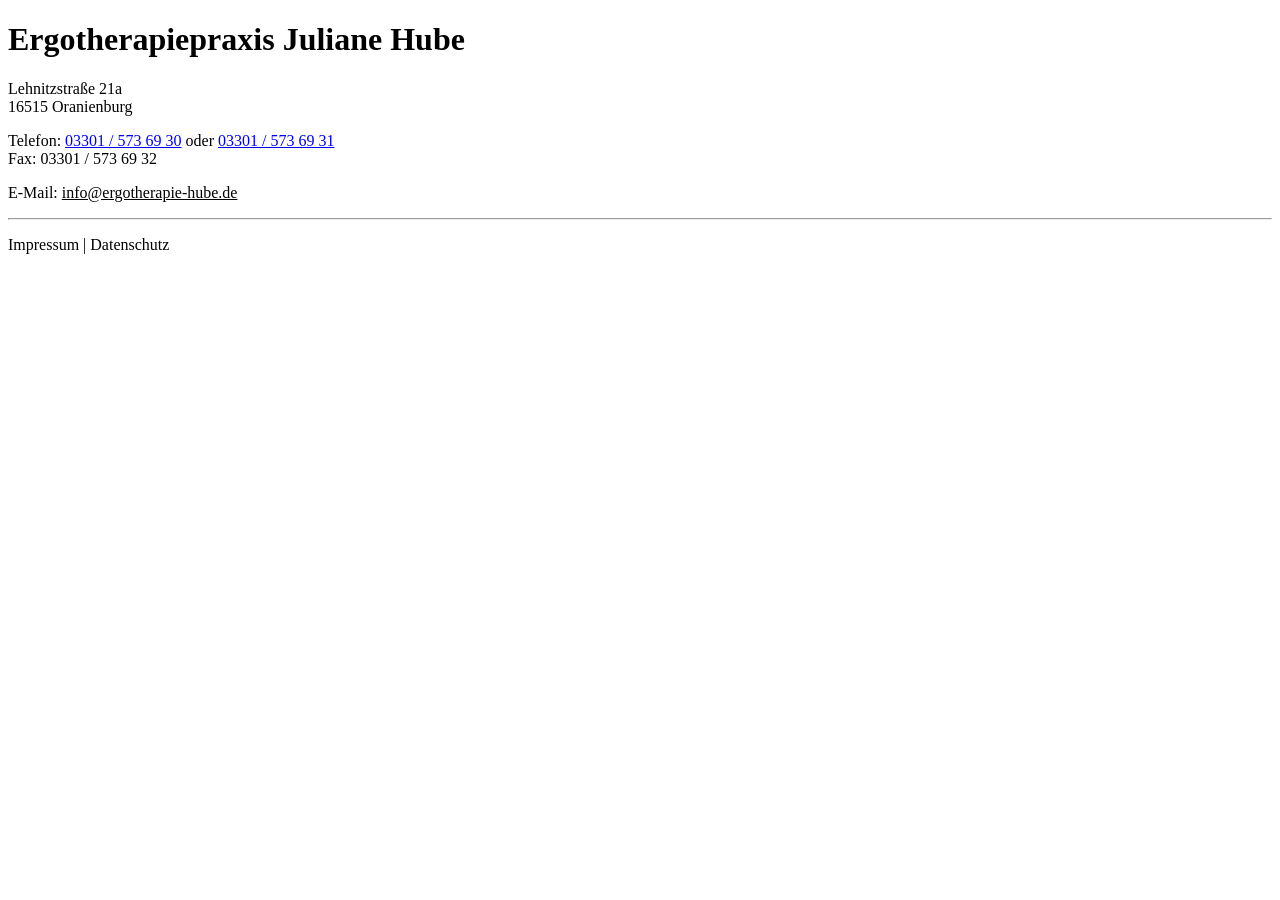
==== index.html @ 08f63b66 "Update index.html" ====
<!DOCTYPE html>
<html lang="de">
<head>
    <meta charset="UTF-8">
    <meta name="viewport" content="width=device-width, initial-scale=1.0">
    <title>Ergotherapiepraxis Juliane Hube | Oranienburg</title>
    
    <script src="js/crypto-js.min.js"></script>
    <style>
      .contact-mail {
        cursor: pointer;
        text-decoration: underline;
      }
    </style>    
</head>
<body>
    <h1>Ergotherapiepraxis Juliane Hube</h1>

    <p>
        Lehnitzstraße 21a<br>
        16515 Oranienburg
    </p>

    <p>
        Telefon: <a href="tel:+4933015736930">03301 / 573 69 30</a> oder <a href="tel:+4933015736931">03301 / 573 69 31</a><br>
        Fax: 03301 / 573 69 32
    </p>

    <p>
        E-Mail: <span id="mail" class="contact-mail" aria-label="E-Mail-Adresse anzeigen"></span>
    </p>

<script>
  const key = "G+X:Aw.~zrZDd&OI=E3LS/=7=p$B7&UZ";
  const ciphertext = "U2FsdGVkX18bgElAL3A+AK53zaJ1tNn4M6xbbxb3l2u0PsTivQ6pSzMDkLSbYg17";

  function revealEmail() {
    try {
      const bytes = CryptoJS.AES.decrypt(ciphertext, key);
      const email = bytes.toString(CryptoJS.enc.Utf8);

      if (!email) {
        console.error("Entschlüsselung fehlgeschlagen");
        return;
      }

      const span = document.getElementById("mail");
      span.textContent = email;
      span.setAttribute("aria-label", "E-Mail-Adresse: " + email);

      // Klickbar machen
      span.onclick = function () {
        window.location.href = "mailto:" + email;
      };
    } catch (e) {
      console.error("Fehler bei AES-Entschlüsselung:", e);
    }
  }

  // Variante A: direkt beim Laden anzeigen
  revealEmail();

  // Variante B: nur nach Klick anzeigen (falls du es härter machen willst)
  // document.getElementById("mail").textContent = "E‑Mail anzeigen";
  // document.getElementById("mail").onclick = revealEmail;
</script>
    
    <hr>

    <p>
        Impressum | Datenschutz
    </p>
</body>
</html>
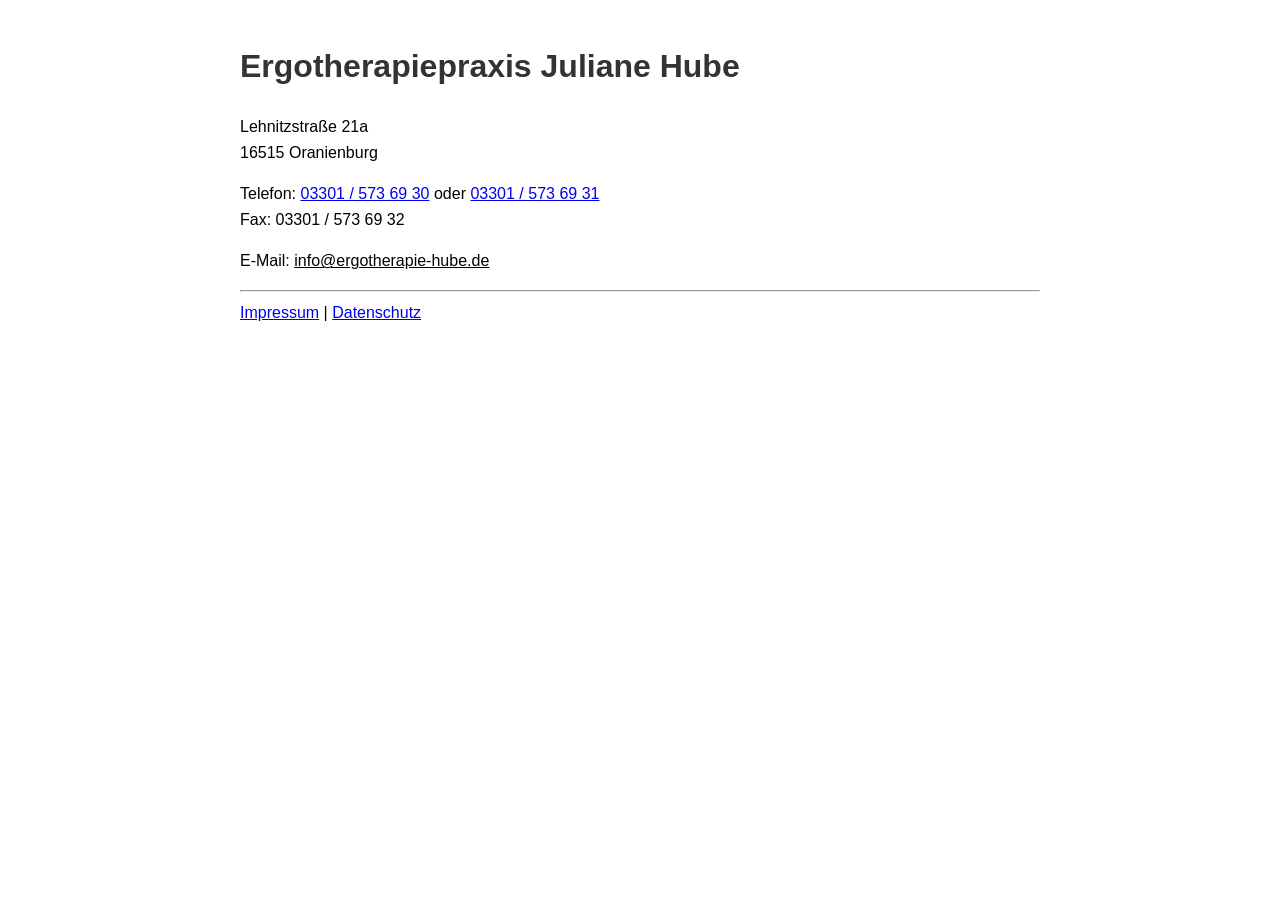
==== commit f66b92e0: "Update index.html" ====
--- a/index.html
+++ b/index.html
@@ -4,7 +4,7 @@
     <meta charset="UTF-8">
     <meta name="viewport" content="width=device-width, initial-scale=1.0">
     <title>Ergotherapiepraxis Juliane Hube | Oranienburg</title>
-    
+    <link rel="stylesheet" href="css/style.css">
     <script src="js/crypto-js.min.js"></script>
     <style>
       .contact-mail {
@@ -20,12 +20,10 @@
         Lehnitzstraße 21a<br>
         16515 Oranienburg
     </p>
-
     <p>
         Telefon: <a href="tel:+4933015736930">03301 / 573 69 30</a> oder <a href="tel:+4933015736931">03301 / 573 69 31</a><br>
         Fax: 03301 / 573 69 32
     </p>
-
     <p>
         E-Mail: <span id="mail" class="contact-mail" aria-label="E-Mail-Adresse anzeigen"></span>
     </p>
@@ -60,15 +58,16 @@
   // Variante A: direkt beim Laden anzeigen
   revealEmail();
 
-  // Variante B: nur nach Klick anzeigen (falls du es härter machen willst)
-  // document.getElementById("mail").textContent = "E‑Mail anzeigen";
+  // Variante B: nur nach Klick anzeigen
+  // document.getElementById("mail").textContent = "E-Mail anzeigen";
   // document.getElementById("mail").onclick = revealEmail;
 </script>
-    
-    <hr>
 
-    <p>
-        Impressum | Datenschutz
-    </p>
+
+<hr>
+
+    <footer>
+        <a href="impressum.html">Impressum</a> | <a href="datenschutz.html">Datenschutz</a>
+    </footer>
 </body>
 </html>
--- a/css/style.css
+++ b/css/style.css
@@ -0,0 +1,21 @@
+body {
+  font-family: sans-serif;
+  max-width: 800px;
+  margin: auto;
+  padding: 20px;
+  line-height: 1.6;
+}
+
+header, nav, footer {
+  margin-bottom: 20px;
+}
+
+nav a {
+  margin-right: 15px;
+  text-decoration: none;
+  color: #0066aa;
+}
+
+h1, h2, h3 {
+  color: #333;
+}
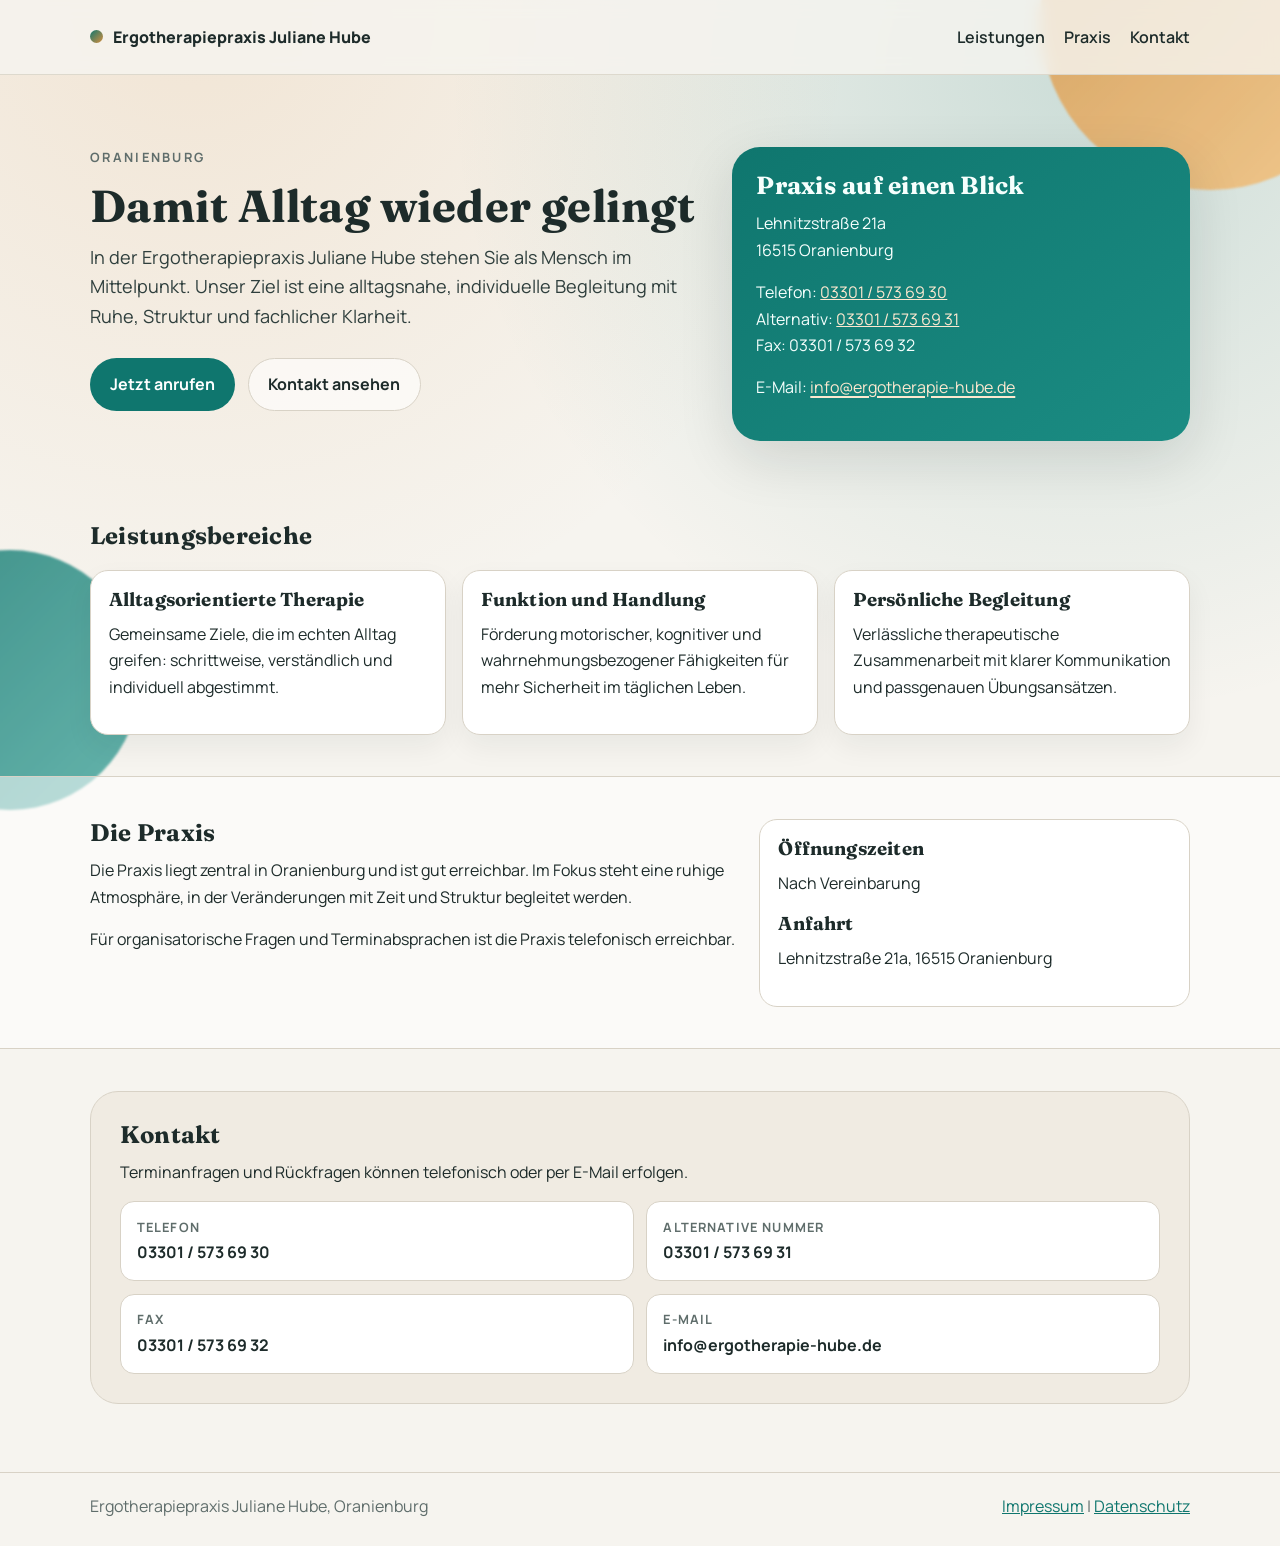
==== commit 5446e7ec: "Update index.html" ====
--- a/index.html
+++ b/index.html
@@ -1,73 +1,166 @@
 <!DOCTYPE html>
 <html lang="de">
 <head>
-    <meta charset="UTF-8">
-    <meta name="viewport" content="width=device-width, initial-scale=1.0">
-    <title>Ergotherapiepraxis Juliane Hube | Oranienburg</title>
-    <link rel="stylesheet" href="css/style.css">
-    <script src="js/crypto-js.min.js"></script>
-    <style>
-      .contact-mail {
-        cursor: pointer;
-        text-decoration: underline;
-      }
-    </style>    
+  <meta charset="UTF-8">
+  <meta name="viewport" content="width=device-width, initial-scale=1.0">
+  <meta name="description" content="Ergotherapiepraxis Juliane Hube in Oranienburg: individuelle Therapieangebote, persönliche Begleitung und zentrale Lage in der Lehnitzstraße.">
+  <title>Ergotherapiepraxis Juliane Hube | Oranienburg</title>
+  <link rel="preconnect" href="https://fonts.googleapis.com">
+  <link rel="preconnect" href="https://fonts.gstatic.com" crossorigin>
+  <link href="https://fonts.googleapis.com/css2?family=Manrope:wght@400;500;600;700;800&family=Fraunces:opsz,wght@9..144,600;9..144,700&display=swap" rel="stylesheet">
+  <link rel="stylesheet" href="css/style.css">
+  <script src="js/crypto-js.min.js"></script>
 </head>
 <body>
-    <h1>Ergotherapiepraxis Juliane Hube</h1>
+  <div class="bg-shape bg-shape-a" aria-hidden="true"></div>
+  <div class="bg-shape bg-shape-b" aria-hidden="true"></div>
 
-    <p>
-        Lehnitzstraße 21a<br>
-        16515 Oranienburg
-    </p>
-    <p>
-        Telefon: <a href="tel:+4933015736930">03301 / 573 69 30</a> oder <a href="tel:+4933015736931">03301 / 573 69 31</a><br>
-        Fax: 03301 / 573 69 32
-    </p>
-    <p>
-        E-Mail: <span id="mail" class="contact-mail" aria-label="E-Mail-Adresse anzeigen"></span>
-    </p>
+  <header class="site-header">
+    <div class="container nav-wrap">
+      <a class="brand" href="#top" aria-label="Startseite Ergotherapiepraxis Juliane Hube">
+        <span class="brand-dot" aria-hidden="true"></span>
+        <span>Ergotherapiepraxis Juliane Hube</span>
+      </a>
+      <nav class="main-nav" aria-label="Hauptnavigation">
+        <a href="#leistungen">Leistungen</a>
+        <a href="#praxis">Praxis</a>
+        <a href="#kontakt">Kontakt</a>
+      </nav>
+    </div>
+  </header>
 
-<script>
-  const key = "G+X:Aw.~zrZDd&OI=E3LS/=7=p$B7&UZ";
-  const ciphertext = "U2FsdGVkX18bgElAL3A+AK53zaJ1tNn4M6xbbxb3l2u0PsTivQ6pSzMDkLSbYg17";
+  <main id="top">
+    <section class="hero">
+      <div class="container hero-grid">
+        <div class="hero-copy">
+          <p class="eyebrow">Oranienburg</p>
+          <h1>Damit Alltag wieder gelingt</h1>
+          <p class="lead">In der Ergotherapiepraxis Juliane Hube stehen Sie als Mensch im Mittelpunkt. Unser Ziel ist eine alltagsnahe, individuelle Begleitung mit Ruhe, Struktur und fachlicher Klarheit.</p>
+          <div class="hero-actions">
+            <a class="btn btn-primary" href="tel:+4933015736930">Jetzt anrufen</a>
+            <a class="btn btn-secondary" href="#kontakt">Kontakt ansehen</a>
+          </div>
+        </div>
+        <aside class="hero-card" aria-label="Schnelle Kontaktdaten">
+          <h2>Praxis auf einen Blick</h2>
+          <p>
+            Lehnitzstraße 21a<br>
+            16515 Oranienburg
+          </p>
+          <p>
+            Telefon: <a href="tel:+4933015736930">03301 / 573 69 30</a><br>
+            Alternativ: <a href="tel:+4933015736931">03301 / 573 69 31</a><br>
+            Fax: 03301 / 573 69 32
+          </p>
+          <p>E-Mail: <span id="mail" class="contact-mail" aria-label="E-Mail-Adresse anzeigen"></span></p>
+        </aside>
+      </div>
+    </section>
 
-  function revealEmail() {
+    <section class="section" id="leistungen">
+      <div class="container">
+        <h2>Leistungsbereiche</h2>
+        <div class="cards">
+          <article class="card">
+            <h3>Alltagsorientierte Therapie</h3>
+            <p>Gemeinsame Ziele, die im echten Alltag greifen: schrittweise, verständlich und individuell abgestimmt.</p>
+          </article>
+          <article class="card">
+            <h3>Funktion und Handlung</h3>
+            <p>Förderung motorischer, kognitiver und wahrnehmungsbezogener Fähigkeiten für mehr Sicherheit im täglichen Leben.</p>
+          </article>
+          <article class="card">
+            <h3>Persönliche Begleitung</h3>
+            <p>Verlässliche therapeutische Zusammenarbeit mit klarer Kommunikation und passgenauen Übungsansätzen.</p>
+          </article>
+        </div>
+      </div>
+    </section>
+
+    <section class="section section-alt" id="praxis">
+      <div class="container split">
+        <div>
+          <h2>Die Praxis</h2>
+          <p>Die Praxis liegt zentral in Oranienburg und ist gut erreichbar. Im Fokus steht eine ruhige Atmosphäre, in der Veränderungen mit Zeit und Struktur begleitet werden.</p>
+          <p>Für organisatorische Fragen und Terminabsprachen ist die Praxis telefonisch erreichbar.</p>
+        </div>
+        <div class="info-block">
+          <h3>Öffnungszeiten</h3>
+          <p>Nach Vereinbarung</p>
+          <h3>Anfahrt</h3>
+          <p>Lehnitzstraße 21a, 16515 Oranienburg</p>
+        </div>
+      </div>
+    </section>
+
+    <section class="section" id="kontakt">
+      <div class="container contact-panel">
+        <h2>Kontakt</h2>
+        <p>Terminanfragen und Rückfragen können telefonisch oder per E-Mail erfolgen.</p>
+        <div class="contact-grid">
+          <a class="contact-item" href="tel:+4933015736930">
+            <span class="label">Telefon</span>
+            <span class="value">03301 / 573 69 30</span>
+          </a>
+          <a class="contact-item" href="tel:+4933015736931">
+            <span class="label">Alternative Nummer</span>
+            <span class="value">03301 / 573 69 31</span>
+          </a>
+          <div class="contact-item static-item">
+            <span class="label">Fax</span>
+            <span class="value">03301 / 573 69 32</span>
+          </div>
+          <a class="contact-item" id="mail-link" href="#" aria-label="E-Mail schreiben">
+            <span class="label">E-Mail</span>
+            <span class="value" id="mail-contact">wird geladen</span>
+          </a>
+        </div>
+      </div>
+    </section>
+  </main>
+
+  <footer class="site-footer">
+    <div class="container footer-inner">
+      <p>Ergotherapiepraxis Juliane Hube, Oranienburg</p>
+      <p><a href="impressum.html">Impressum</a> | <a href="datenschutz.html">Datenschutz</a></p>
+    </div>
+  </footer>
+
+  <script>
+    const key = "G+X:Aw.~zrZDd&OI=E3LS/=7=p$B7&UZ";
+    const ciphertext = "U2FsdGVkX18bgElAL3A+AK53zaJ1tNn4M6xbbxb3l2u0PsTivQ6pSzMDkLSbYg17";
+
+    function revealEmail() {
     try {
       const bytes = CryptoJS.AES.decrypt(ciphertext, key);
       const email = bytes.toString(CryptoJS.enc.Utf8);
 
       if (!email) {
-        console.error("Entschlüsselung fehlgeschlagen");
-        return;
+      console.error("Entschluesselung fehlgeschlagen");
+      return;
       }
 
-      const span = document.getElementById("mail");
-      span.textContent = email;
-      span.setAttribute("aria-label", "E-Mail-Adresse: " + email);
-
-      // Klickbar machen
-      span.onclick = function () {
+      const heroMail = document.getElementById("mail");
+      if (heroMail) {
+      heroMail.textContent = email;
+      heroMail.setAttribute("aria-label", "E-Mail-Adresse: " + email);
+      heroMail.onclick = function () {
         window.location.href = "mailto:" + email;
       };
+      }
+
+      const mailContact = document.getElementById("mail-contact");
+      const mailLink = document.getElementById("mail-link");
+      if (mailContact && mailLink) {
+      mailContact.textContent = email;
+      mailLink.href = "mailto:" + email;
+      }
     } catch (e) {
-      console.error("Fehler bei AES-Entschlüsselung:", e);
+      console.error("Fehler bei AES-Entschluesselung:", e);
     }
-  }
+    }
 
-  // Variante A: direkt beim Laden anzeigen
-  revealEmail();
-
-  // Variante B: nur nach Klick anzeigen
-  // document.getElementById("mail").textContent = "E-Mail anzeigen";
-  // document.getElementById("mail").onclick = revealEmail;
-</script>
-
-
-<hr>
-
-    <footer>
-        <a href="impressum.html">Impressum</a> | <a href="datenschutz.html">Datenschutz</a>
-    </footer>
+    revealEmail();
+  </script>
 </body>
 </html>
--- a/css/style.css
+++ b/css/style.css
@@ -1,21 +1,416 @@
+:root {
+  --bg: #f6f4ef;
+  --surface: #ffffff;
+  --surface-alt: #f0ebe2;
+  --text: #1d2b2a;
+  --muted: #5f6d6b;
+  --primary: #0f766e;
+  --primary-strong: #0a5954;
+  --accent: #d78f3e;
+  --border: #d8d2c6;
+  --shadow: 0 18px 55px rgba(14, 28, 26, 0.12);
+  --radius-l: 28px;
+  --radius-m: 18px;
+}
+
+* {
+  box-sizing: border-box;
+}
+
+html {
+  scroll-behavior: smooth;
+}
+
 body {
-  font-family: sans-serif;
-  max-width: 800px;
-  margin: auto;
-  padding: 20px;
-  line-height: 1.6;
-}
-
-header, nav, footer {
-  margin-bottom: 20px;
-}
-
-nav a {
-  margin-right: 15px;
+  margin: 0;
+  color: var(--text);
+  font-family: "Manrope", "Segoe UI", sans-serif;
+  line-height: 1.65;
+  background:
+    radial-gradient(circle at 15% 0%, rgba(215, 143, 62, 0.15), transparent 35%),
+    radial-gradient(circle at 85% 5%, rgba(15, 118, 110, 0.18), transparent 35%),
+    var(--bg);
+}
+
+h1,
+h2,
+h3 {
+  font-family: "Fraunces", Georgia, serif;
+  letter-spacing: 0.01em;
+  margin: 0 0 0.6rem;
+  line-height: 1.2;
+}
+
+p {
+  margin: 0 0 1rem;
+}
+
+a {
+  color: var(--primary);
+}
+
+.container {
+  width: min(1100px, calc(100% - 2rem));
+  margin: 0 auto;
+}
+
+.bg-shape {
+  position: fixed;
+  z-index: -1;
+  border-radius: 50%;
+  filter: blur(1px);
+  opacity: 0.8;
+}
+
+.bg-shape-a {
+  width: 340px;
+  height: 340px;
+  top: -150px;
+  right: -100px;
+  background: linear-gradient(135deg, #d78f3e, #f6c27a);
+}
+
+.bg-shape-b {
+  width: 260px;
+  height: 260px;
+  bottom: 10%;
+  left: -120px;
+  background: linear-gradient(135deg, #0f766e, #42a59c);
+}
+
+.site-header {
+  position: sticky;
+  top: 0;
+  z-index: 20;
+  backdrop-filter: blur(8px);
+  background: rgba(246, 244, 239, 0.82);
+  border-bottom: 1px solid rgba(216, 210, 198, 0.8);
+}
+
+.nav-wrap {
+  min-height: 74px;
+  display: flex;
+  align-items: center;
+  justify-content: space-between;
+  gap: 1rem;
+}
+
+.brand {
+  display: inline-flex;
+  align-items: center;
+  gap: 0.6rem;
+  color: var(--text);
+  font-weight: 800;
   text-decoration: none;
-  color: #0066aa;
-}
-
-h1, h2, h3 {
-  color: #333;
-}
+}
+
+.brand-dot {
+  width: 13px;
+  height: 13px;
+  border-radius: 50%;
+  background: linear-gradient(135deg, var(--primary), var(--accent));
+}
+
+.main-nav {
+  display: flex;
+  gap: 1.2rem;
+}
+
+.main-nav a {
+  color: var(--text);
+  text-decoration: none;
+  font-weight: 600;
+  transition: color 160ms ease;
+}
+
+.main-nav a:hover,
+.main-nav a:focus-visible {
+  color: var(--primary);
+}
+
+.hero {
+  padding: 4.5rem 0 2.5rem;
+}
+
+.hero-grid {
+  display: grid;
+  grid-template-columns: 1.2fr 0.9fr;
+  gap: 2rem;
+  align-items: stretch;
+}
+
+.eyebrow {
+  margin: 0 0 0.7rem;
+  text-transform: uppercase;
+  font-size: 0.8rem;
+  letter-spacing: 0.18em;
+  color: var(--muted);
+  font-weight: 700;
+}
+
+.hero h1 {
+  font-size: clamp(2rem, 3.5vw, 3.4rem);
+}
+
+.lead {
+  font-size: 1.13rem;
+  color: #2f3f3d;
+  max-width: 60ch;
+}
+
+.hero-actions {
+  display: flex;
+  flex-wrap: wrap;
+  gap: 0.8rem;
+  margin-top: 1.6rem;
+}
+
+.btn {
+  display: inline-flex;
+  align-items: center;
+  justify-content: center;
+  text-decoration: none;
+  font-weight: 700;
+  padding: 0.78rem 1.2rem;
+  border-radius: 999px;
+  border: 1px solid transparent;
+}
+
+.btn-primary {
+  background: var(--primary);
+  color: #fff;
+}
+
+.btn-primary:hover,
+.btn-primary:focus-visible {
+  background: var(--primary-strong);
+}
+
+.btn-secondary {
+  color: var(--text);
+  border-color: var(--border);
+  background: rgba(255, 255, 255, 0.6);
+}
+
+.hero-card {
+  background: linear-gradient(145deg, #0f766e, #1b8c83);
+  color: #f6fffd;
+  border-radius: var(--radius-l);
+  padding: 1.5rem;
+  box-shadow: var(--shadow);
+}
+
+.hero-card h2 {
+  font-size: 1.55rem;
+}
+
+.hero-card a,
+.hero-card .contact-mail {
+  color: #fce8cf;
+}
+
+.contact-mail {
+  cursor: pointer;
+  text-decoration: underline;
+  text-decoration-thickness: 1.5px;
+  text-underline-offset: 3px;
+}
+
+.section {
+  padding: 2.6rem 0;
+}
+
+.section-alt {
+  background: rgba(255, 255, 255, 0.55);
+  border-block: 1px solid var(--border);
+}
+
+.cards {
+  margin-top: 1.2rem;
+  display: grid;
+  grid-template-columns: repeat(3, minmax(0, 1fr));
+  gap: 1rem;
+}
+
+.card {
+  background: var(--surface);
+  border: 1px solid var(--border);
+  border-radius: var(--radius-m);
+  padding: 1.1rem;
+  box-shadow: 0 12px 28px rgba(20, 28, 27, 0.06);
+}
+
+.split {
+  display: grid;
+  gap: 1.4rem;
+  grid-template-columns: 1.2fr 0.8fr;
+  align-items: start;
+}
+
+.info-block {
+  background: var(--surface);
+  border: 1px solid var(--border);
+  border-radius: var(--radius-m);
+  padding: 1.15rem;
+}
+
+.contact-panel {
+  background: var(--surface-alt);
+  border: 1px solid var(--border);
+  border-radius: var(--radius-l);
+  padding: clamp(1.2rem, 2.3vw, 1.8rem);
+}
+
+.contact-grid {
+  margin-top: 1rem;
+  display: grid;
+  grid-template-columns: repeat(2, minmax(0, 1fr));
+  gap: 0.8rem;
+}
+
+.contact-item {
+  text-decoration: none;
+  background: #fff;
+  border: 1px solid var(--border);
+  border-radius: 14px;
+  padding: 0.9rem 1rem;
+  color: var(--text);
+  display: grid;
+  gap: 0.1rem;
+}
+
+.contact-item .label {
+  font-size: 0.8rem;
+  text-transform: uppercase;
+  letter-spacing: 0.09em;
+  color: var(--muted);
+  font-weight: 700;
+}
+
+.contact-item .value {
+  font-weight: 700;
+}
+
+.contact-item:hover,
+.contact-item:focus-visible {
+  border-color: #bda77e;
+}
+
+.static-item {
+  pointer-events: none;
+}
+
+.site-footer {
+  border-top: 1px solid var(--border);
+  padding: 1.2rem 0 1.7rem;
+  margin-top: 1.7rem;
+}
+
+.footer-inner {
+  display: flex;
+  justify-content: space-between;
+  align-items: center;
+  gap: 0.9rem;
+  flex-wrap: wrap;
+}
+
+.footer-inner p {
+  margin: 0;
+  color: var(--muted);
+}
+
+.legal-page {
+  min-height: 100vh;
+}
+
+.legal-main {
+  background: var(--surface);
+  border: 1px solid var(--border);
+  border-radius: var(--radius-l);
+  margin-top: 2.5rem;
+  margin-bottom: 2rem;
+  padding: clamp(1.1rem, 2.2vw, 1.8rem);
+  box-shadow: var(--shadow);
+}
+
+.legal-main h1 {
+  margin-bottom: 1rem;
+}
+
+.legal-main h2 {
+  margin-top: 1.25rem;
+  font-size: 1.4rem;
+}
+
+.legal-main a {
+  color: var(--primary);
+}
+
+@media (prefers-reduced-motion: no-preference) {
+  .hero-copy,
+  .hero-card,
+  .cards .card,
+  .contact-panel {
+    animation: fade-up 650ms ease both;
+  }
+
+  .hero-card {
+    animation-delay: 130ms;
+  }
+
+  .cards .card:nth-child(2) {
+    animation-delay: 140ms;
+  }
+
+  .cards .card:nth-child(3) {
+    animation-delay: 220ms;
+  }
+}
+
+@keyframes fade-up {
+  from {
+    opacity: 0;
+    transform: translateY(16px);
+  }
+  to {
+    opacity: 1;
+    transform: translateY(0);
+  }
+}
+
+@media (max-width: 920px) {
+  .hero-grid,
+  .split,
+  .cards,
+  .contact-grid {
+    grid-template-columns: 1fr;
+  }
+
+  .hero {
+    padding-top: 3.2rem;
+  }
+
+  .main-nav {
+    gap: 0.7rem;
+    flex-wrap: wrap;
+    justify-content: flex-end;
+  }
+}
+
+@media (max-width: 560px) {
+  .nav-wrap {
+    min-height: 66px;
+  }
+
+  .brand {
+    font-size: 0.95rem;
+  }
+
+  .main-nav {
+    font-size: 0.92rem;
+  }
+
+  .hero h1 {
+    font-size: clamp(1.9rem, 7.6vw, 2.4rem);
+  }
+}
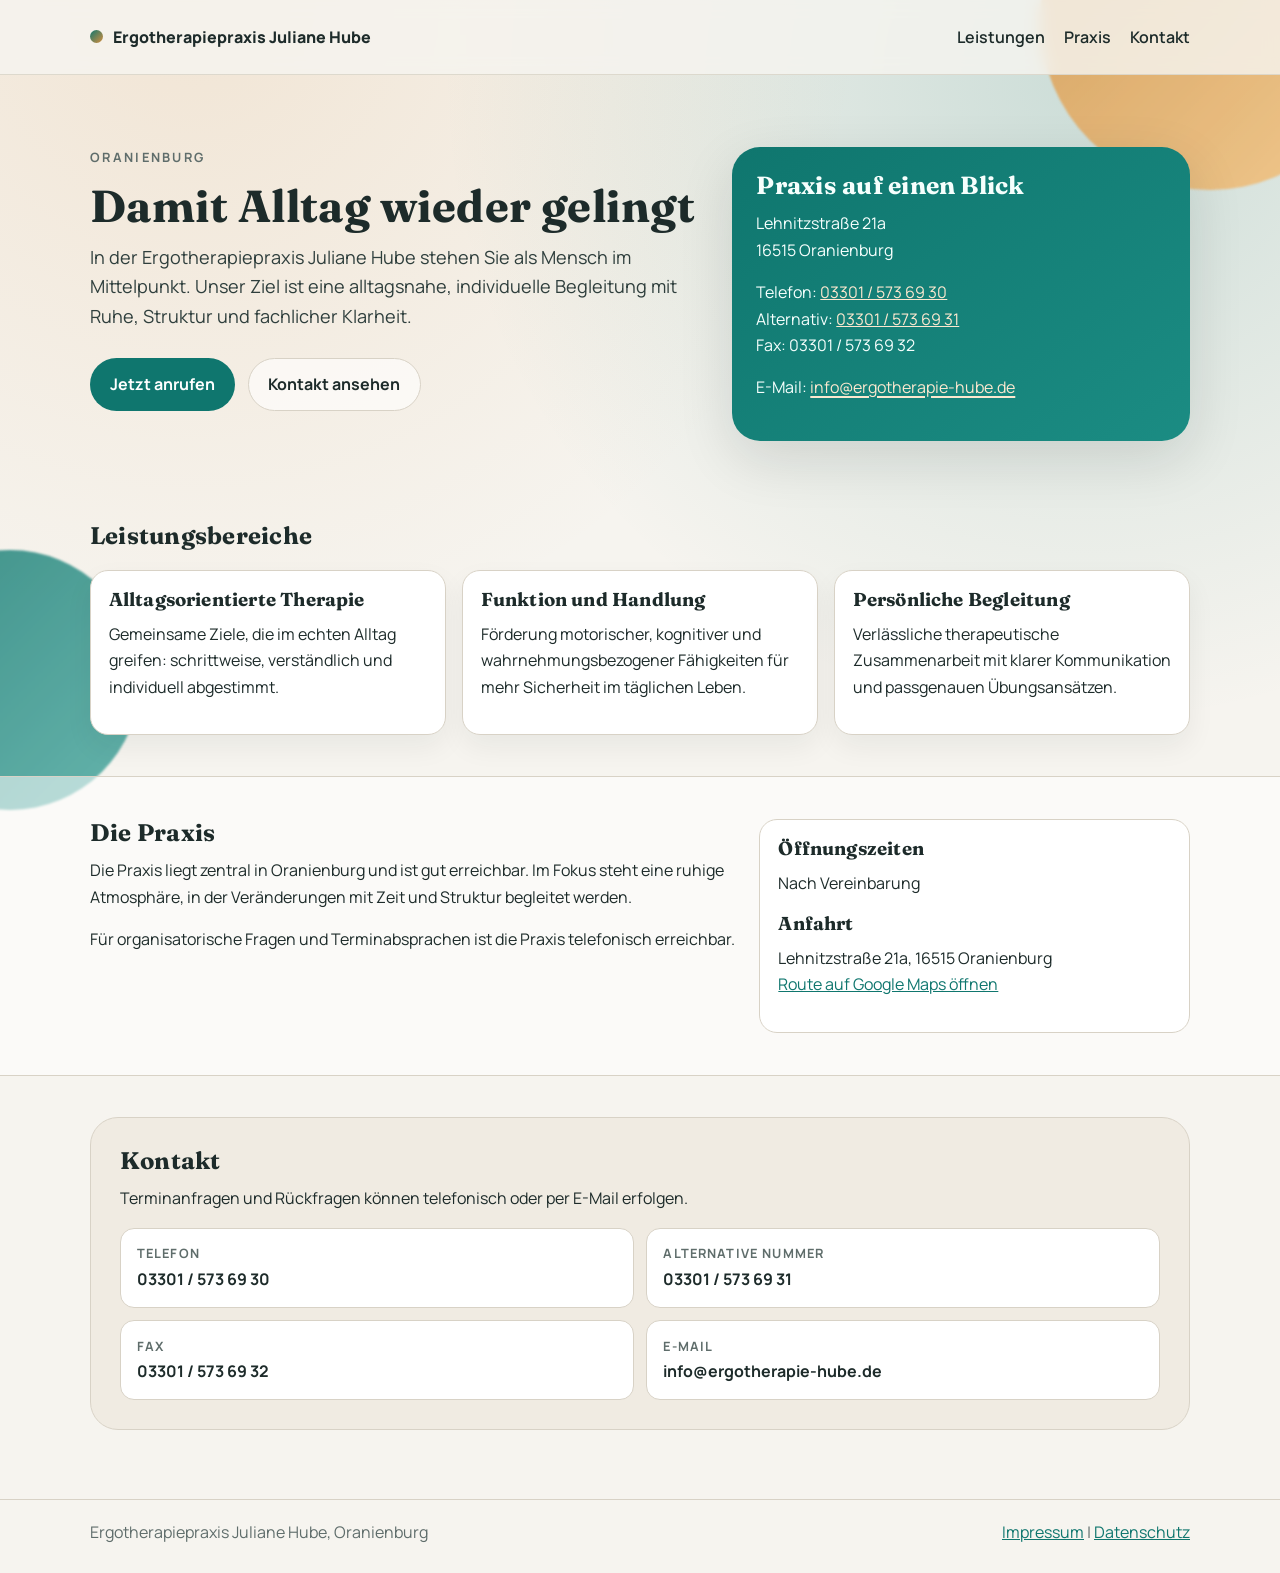
==== commit 42cfeccd: "Update index.html" ====
--- a/index.html
+++ b/index.html
@@ -88,7 +88,7 @@
           <h3>Öffnungszeiten</h3>
           <p>Nach Vereinbarung</p>
           <h3>Anfahrt</h3>
-          <p>Lehnitzstraße 21a, 16515 Oranienburg</p>
+          <p>Lehnitzstraße 21a, 16515 Oranienburg<br><a href="https://maps.google.com/?q=Ergotherapiepraxis+Juliane+Hube+Oranienburg" target="_blank">Route auf Google Maps öffnen</a></p>
         </div>
       </div>
     </section>
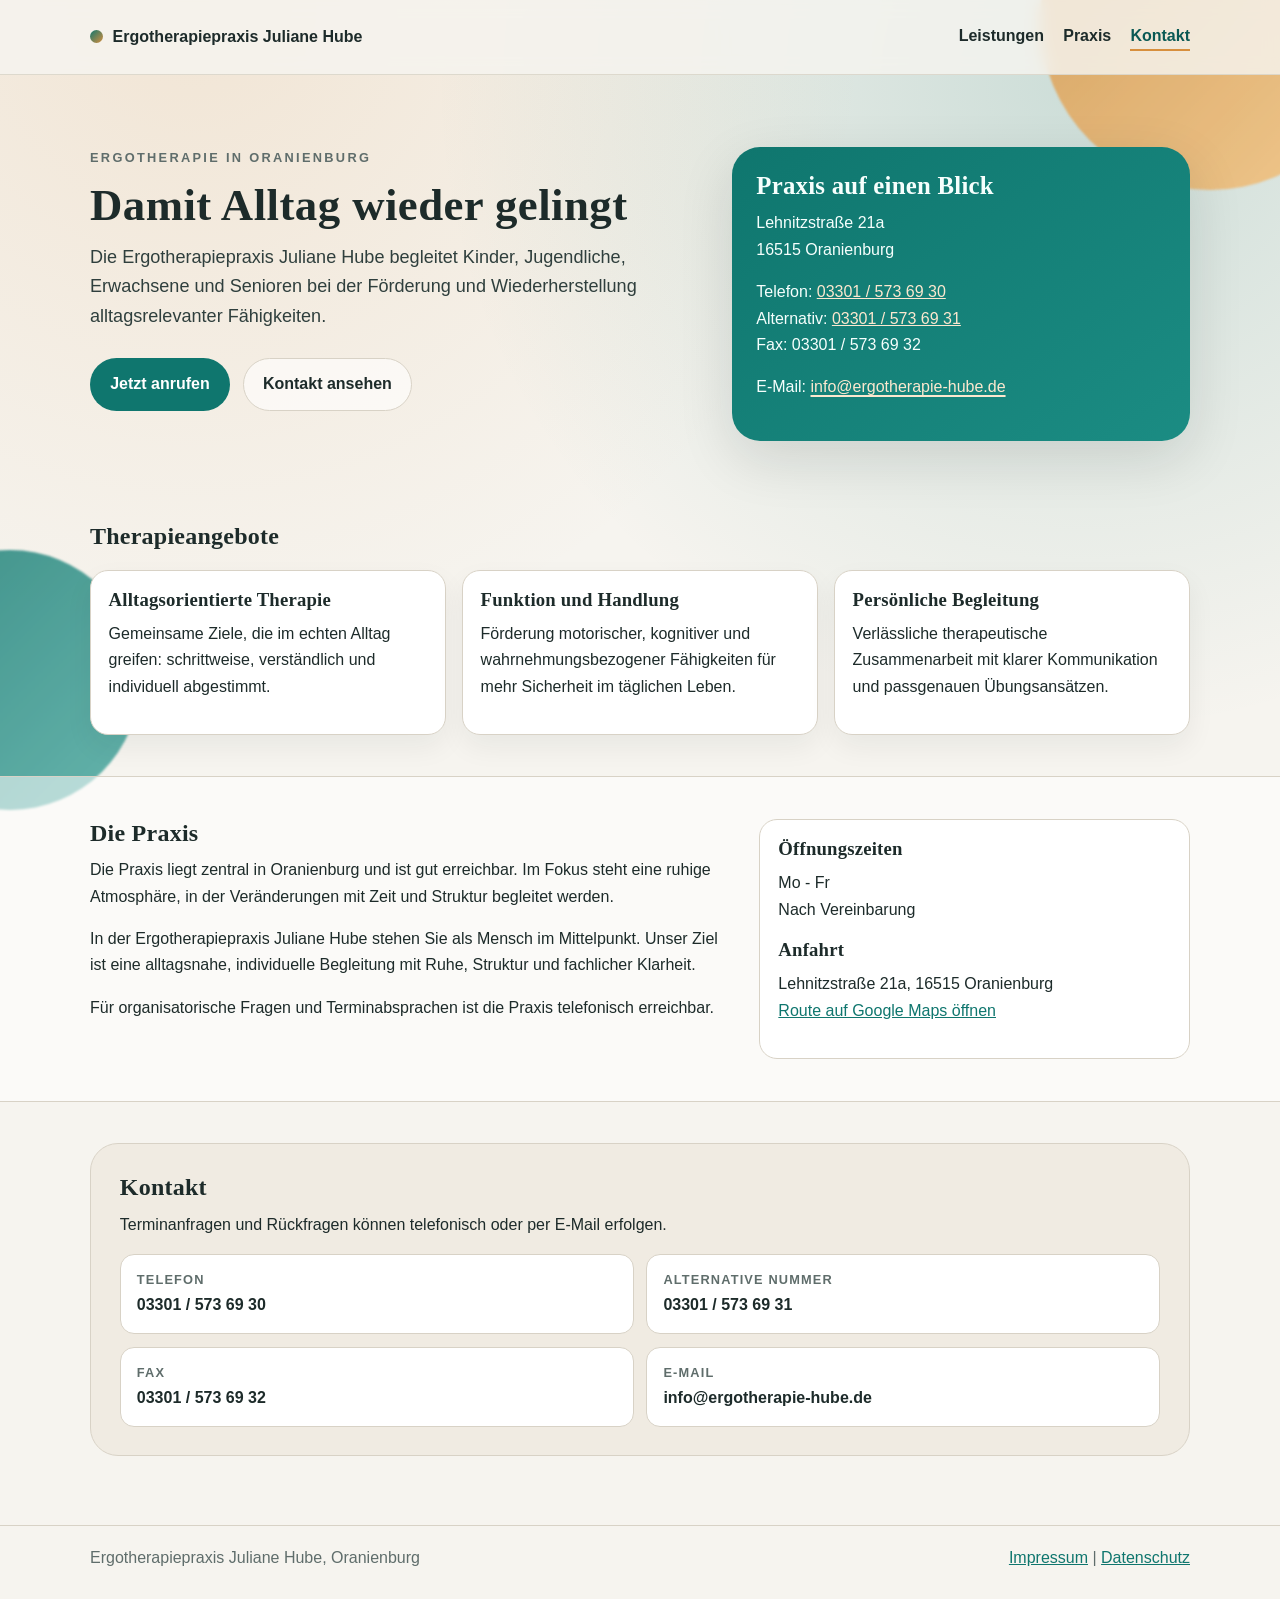
==== commit ab1569ee: "Update index.html" ====
--- a/index.html
+++ b/index.html
@@ -5,11 +5,7 @@
   <meta name="viewport" content="width=device-width, initial-scale=1.0">
   <meta name="description" content="Ergotherapiepraxis Juliane Hube in Oranienburg: individuelle Therapieangebote, persönliche Begleitung und zentrale Lage in der Lehnitzstraße.">
   <title>Ergotherapiepraxis Juliane Hube | Oranienburg</title>
-  <link rel="preconnect" href="https://fonts.googleapis.com">
-  <link rel="preconnect" href="https://fonts.gstatic.com" crossorigin>
-  <link href="https://fonts.googleapis.com/css2?family=Manrope:wght@400;500;600;700;800&family=Fraunces:opsz,wght@9..144,600;9..144,700&display=swap" rel="stylesheet">
   <link rel="stylesheet" href="css/style.css">
-  <script src="js/crypto-js.min.js"></script>
 </head>
 <body>
   <div class="bg-shape bg-shape-a" aria-hidden="true"></div>
@@ -19,9 +15,10 @@
     <div class="container nav-wrap">
       <a class="brand" href="#top" aria-label="Startseite Ergotherapiepraxis Juliane Hube">
         <span class="brand-dot" aria-hidden="true"></span>
-        <span>Ergotherapiepraxis Juliane Hube</span>
+        <span class="brand-name brand-name-long">Ergotherapiepraxis Juliane Hube</span>
+        <span class="brand-name brand-name-short" aria-hidden="true">Ergotherapiepraxis Hube</span>
       </a>
-      <nav class="main-nav" aria-label="Hauptnavigation">
+      <nav class="main-nav main-nav-home" aria-label="Hauptnavigation">
         <a href="#leistungen">Leistungen</a>
         <a href="#praxis">Praxis</a>
         <a href="#kontakt">Kontakt</a>
@@ -33,9 +30,9 @@
     <section class="hero">
       <div class="container hero-grid">
         <div class="hero-copy">
-          <p class="eyebrow">Oranienburg</p>
+          <p class="eyebrow">Ergotherapie in Oranienburg</p>
           <h1>Damit Alltag wieder gelingt</h1>
-          <p class="lead">In der Ergotherapiepraxis Juliane Hube stehen Sie als Mensch im Mittelpunkt. Unser Ziel ist eine alltagsnahe, individuelle Begleitung mit Ruhe, Struktur und fachlicher Klarheit.</p>
+          <p class="lead">Die Ergotherapiepraxis Juliane Hube begleitet Kinder, Jugendliche, Erwachsene und Senioren bei der Förderung und Wiederherstellung alltagsrelevanter Fähigkeiten.</p>
           <div class="hero-actions">
             <a class="btn btn-primary" href="tel:+4933015736930">Jetzt anrufen</a>
             <a class="btn btn-secondary" href="#kontakt">Kontakt ansehen</a>
@@ -52,14 +49,14 @@
             Alternativ: <a href="tel:+4933015736931">03301 / 573 69 31</a><br>
             Fax: 03301 / 573 69 32
           </p>
-          <p>E-Mail: <span id="mail" class="contact-mail" aria-label="E-Mail-Adresse anzeigen"></span></p>
+          <p>E-Mail: <a href="mailto:info@ergotherapie-hube.de" class="contact-mail">info@ergotherapie-hube.de</a></p>
         </aside>
       </div>
     </section>
 
     <section class="section" id="leistungen">
       <div class="container">
-        <h2>Leistungsbereiche</h2>
+        <h2>Therapieangebote</h2>
         <div class="cards">
           <article class="card">
             <h3>Alltagsorientierte Therapie</h3>
@@ -82,13 +79,14 @@
         <div>
           <h2>Die Praxis</h2>
           <p>Die Praxis liegt zentral in Oranienburg und ist gut erreichbar. Im Fokus steht eine ruhige Atmosphäre, in der Veränderungen mit Zeit und Struktur begleitet werden.</p>
+          <p>In der Ergotherapiepraxis Juliane Hube stehen Sie als Mensch im Mittelpunkt. Unser Ziel ist eine alltagsnahe, individuelle Begleitung mit Ruhe, Struktur und fachlicher Klarheit.</p>
           <p>Für organisatorische Fragen und Terminabsprachen ist die Praxis telefonisch erreichbar.</p>
         </div>
         <div class="info-block">
           <h3>Öffnungszeiten</h3>
-          <p>Nach Vereinbarung</p>
+          <p>Mo - Fr<br>Nach Vereinbarung</p>
           <h3>Anfahrt</h3>
-          <p>Lehnitzstraße 21a, 16515 Oranienburg<br><a href="https://maps.google.com/?q=Ergotherapiepraxis+Juliane+Hube+Oranienburg" target="_blank">Route auf Google Maps öffnen</a></p>
+          <p>Lehnitzstraße 21a, 16515 Oranienburg<br><a href="https://maps.google.com/?q=Ergotherapiepraxis+Juliane+Hube+Oranienburg" target="_blank" rel="noopener noreferrer">Route auf Google Maps öffnen</a></p>
         </div>
       </div>
     </section>
@@ -110,9 +108,9 @@
             <span class="label">Fax</span>
             <span class="value">03301 / 573 69 32</span>
           </div>
-          <a class="contact-item" id="mail-link" href="#" aria-label="E-Mail schreiben">
+          <a class="contact-item" href="mailto:info@ergotherapie-hube.de" aria-label="E-Mail schreiben">
             <span class="label">E-Mail</span>
-            <span class="value" id="mail-contact">wird geladen</span>
+            <span class="value">info@ergotherapie-hube.de</span>
           </a>
         </div>
       </div>
@@ -126,41 +124,5 @@
     </div>
   </footer>
 
-  <script>
-    const key = "G+X:Aw.~zrZDd&OI=E3LS/=7=p$B7&UZ";
-    const ciphertext = "U2FsdGVkX18bgElAL3A+AK53zaJ1tNn4M6xbbxb3l2u0PsTivQ6pSzMDkLSbYg17";
-
-    function revealEmail() {
-    try {
-      const bytes = CryptoJS.AES.decrypt(ciphertext, key);
-      const email = bytes.toString(CryptoJS.enc.Utf8);
-
-      if (!email) {
-      console.error("Entschluesselung fehlgeschlagen");
-      return;
-      }
-
-      const heroMail = document.getElementById("mail");
-      if (heroMail) {
-      heroMail.textContent = email;
-      heroMail.setAttribute("aria-label", "E-Mail-Adresse: " + email);
-      heroMail.onclick = function () {
-        window.location.href = "mailto:" + email;
-      };
-      }
-
-      const mailContact = document.getElementById("mail-contact");
-      const mailLink = document.getElementById("mail-link");
-      if (mailContact && mailLink) {
-      mailContact.textContent = email;
-      mailLink.href = "mailto:" + email;
-      }
-    } catch (e) {
-      console.error("Fehler bei AES-Entschluesselung:", e);
-    }
-    }
-
-    revealEmail();
-  </script>
 </body>
 </html>
--- a/css/style.css
+++ b/css/style.css
@@ -13,6 +13,22 @@
   --radius-m: 18px;
 }
 
+@font-face {
+  font-family: "Manrope";
+  src: url("../fonts/manrope-latin.woff2") format("woff2");
+  font-style: normal;
+  font-weight: 400 800;
+  font-display: swap;
+}
+
+@font-face {
+  font-family: "Fraunces";
+  src: url("../fonts/fraunces-latin.woff2") format("woff2");
+  font-style: normal;
+  font-weight: 600 700;
+  font-display: swap;
+}
+
 * {
   box-sizing: border-box;
 }
@@ -104,6 +120,10 @@
   text-decoration: none;
 }
 
+.brand-name-short {
+  display: none;
+}
+
 .brand-dot {
   width: 13px;
   height: 13px;
@@ -126,6 +146,11 @@
 .main-nav a:hover,
 .main-nav a:focus-visible {
   color: var(--primary);
+}
+
+.main-nav-home a:last-child {
+  color: var(--primary-strong);
+  border-bottom: 2px solid var(--accent);
 }
 
 .hero {
@@ -399,15 +424,45 @@
 
 @media (max-width: 560px) {
   .nav-wrap {
-    min-height: 66px;
+    min-height: 0;
+    padding-top: 0.75rem;
+    padding-bottom: 0.7rem;
+    display: grid;
+    grid-template-columns: minmax(0, 1fr);
+    gap: 0.6rem;
+    justify-items: stretch;
   }
 
   .brand {
     font-size: 0.95rem;
+    justify-self: start;
   }
 
   .main-nav {
+    width: 100%;
     font-size: 0.92rem;
+    gap: 0.35rem;
+    justify-content: space-between;
+    align-items: center;
+  }
+
+  .brand-name-long {
+    display: none;
+  }
+
+  .brand-name-short {
+    display: inline;
+  }
+
+  .main-nav a {
+    padding: 0.2rem 0.35rem;
+  }
+
+  .main-nav-home a:last-child {
+    padding: 0.35rem 0.7rem;
+    border: 1px solid var(--accent);
+    border-radius: 999px;
+    background: rgba(255, 255, 255, 0.7);
   }
 
   .hero h1 {
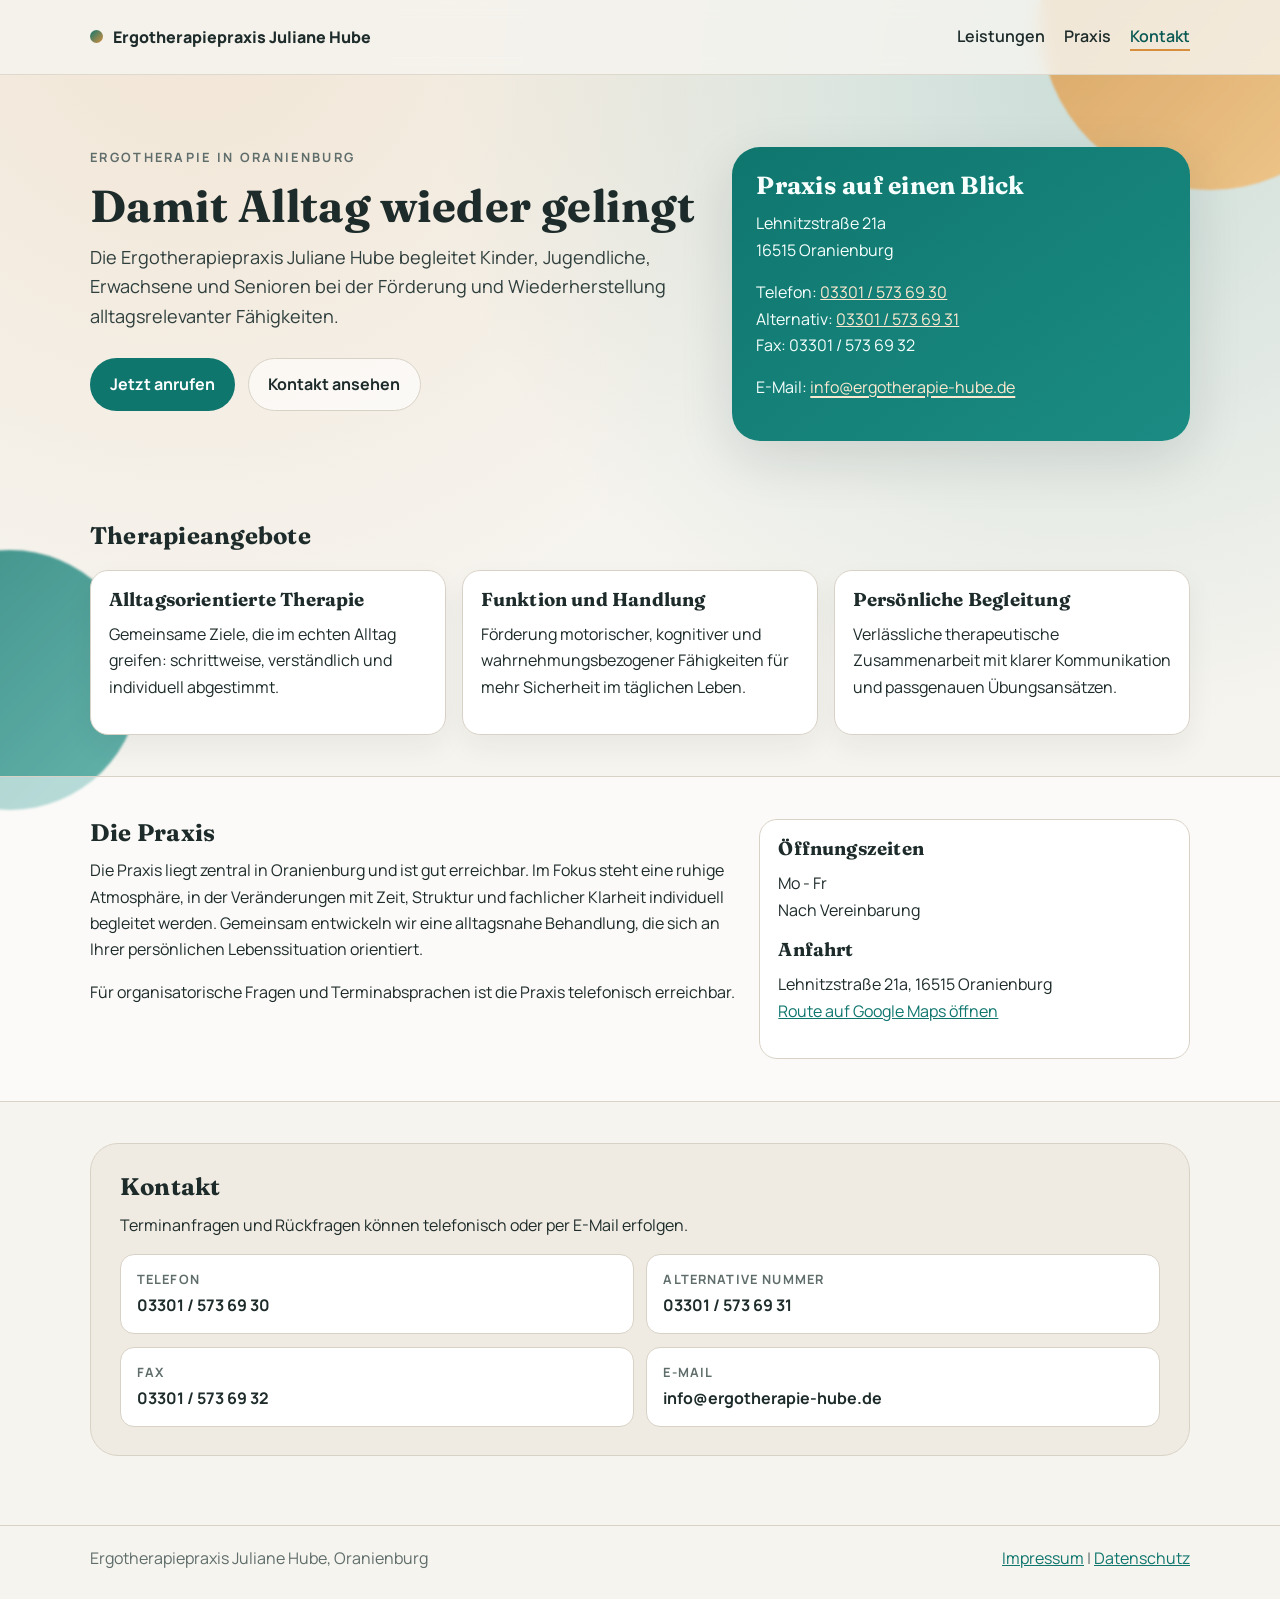
==== commit ace4f59f: "Update index.html" ====
--- a/index.html
+++ b/index.html
@@ -78,8 +78,7 @@
       <div class="container split">
         <div>
           <h2>Die Praxis</h2>
-          <p>Die Praxis liegt zentral in Oranienburg und ist gut erreichbar. Im Fokus steht eine ruhige Atmosphäre, in der Veränderungen mit Zeit und Struktur begleitet werden.</p>
-          <p>In der Ergotherapiepraxis Juliane Hube stehen Sie als Mensch im Mittelpunkt. Unser Ziel ist eine alltagsnahe, individuelle Begleitung mit Ruhe, Struktur und fachlicher Klarheit.</p>
+          <p>Die Praxis liegt zentral in Oranienburg und ist gut erreichbar. Im Fokus steht eine ruhige Atmosphäre, in der Veränderungen mit Zeit, Struktur und fachlicher Klarheit individuell begleitet werden. Gemeinsam entwickeln wir eine alltagsnahe Behandlung, die sich an Ihrer persönlichen Lebenssituation orientiert.</p>
           <p>Für organisatorische Fragen und Terminabsprachen ist die Praxis telefonisch erreichbar.</p>
         </div>
         <div class="info-block">
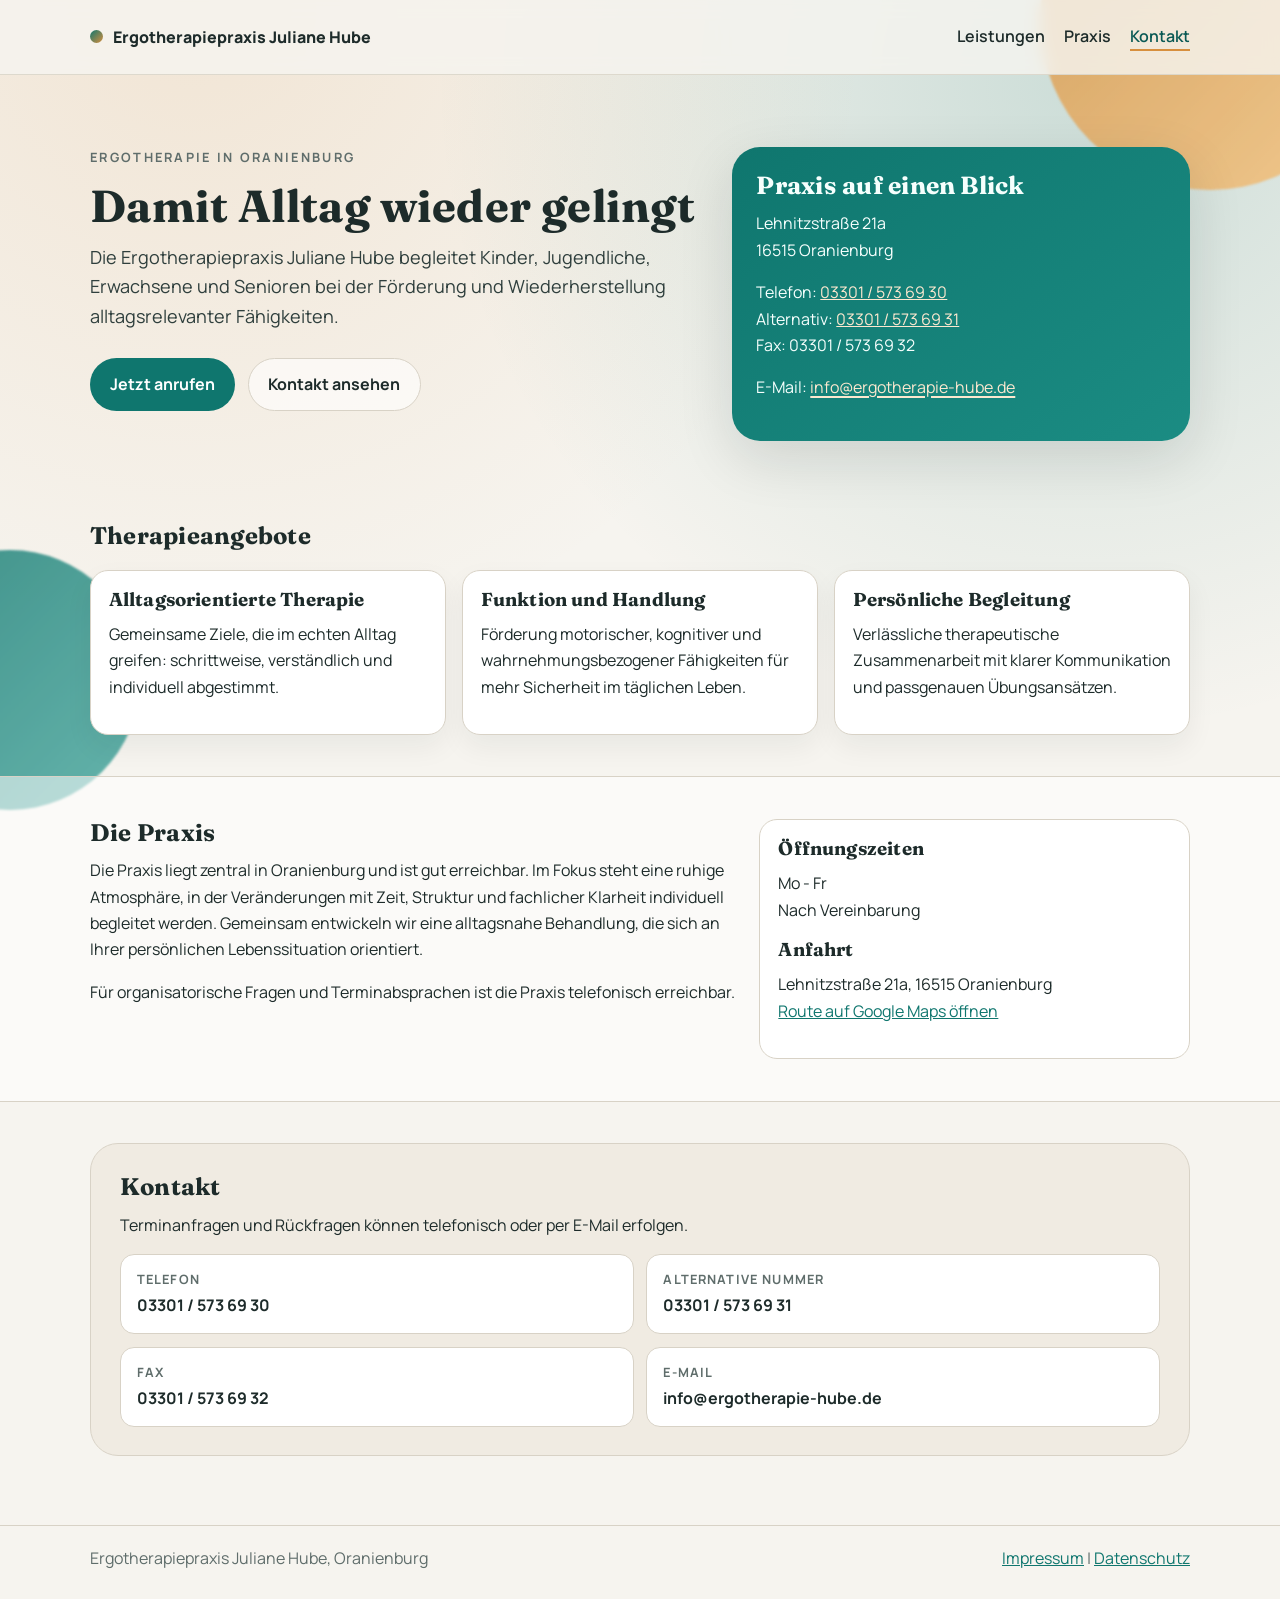
==== commit 6d0d9345: "Add files via upload" ====
--- a/index.html
+++ b/index.html
@@ -15,8 +15,7 @@
     <div class="container nav-wrap">
       <a class="brand" href="#top" aria-label="Startseite Ergotherapiepraxis Juliane Hube">
         <span class="brand-dot" aria-hidden="true"></span>
-        <span class="brand-name brand-name-long">Ergotherapiepraxis Juliane Hube</span>
-        <span class="brand-name brand-name-short" aria-hidden="true">Ergotherapiepraxis Hube</span>
+        <span class="brand-name">Ergotherapiepraxis Juliane Hube</span>
       </a>
       <nav class="main-nav main-nav-home" aria-label="Hauptnavigation">
         <a href="#leistungen">Leistungen</a>
--- a/css/style.css
+++ b/css/style.css
@@ -120,10 +120,6 @@
   text-decoration: none;
 }
 
-.brand-name-short {
-  display: none;
-}
-
 .brand-dot {
   width: 13px;
   height: 13px;
@@ -446,14 +442,6 @@
     align-items: center;
   }
 
-  .brand-name-long {
-    display: none;
-  }
-
-  .brand-name-short {
-    display: inline;
-  }
-
   .main-nav a {
     padding: 0.2rem 0.35rem;
   }
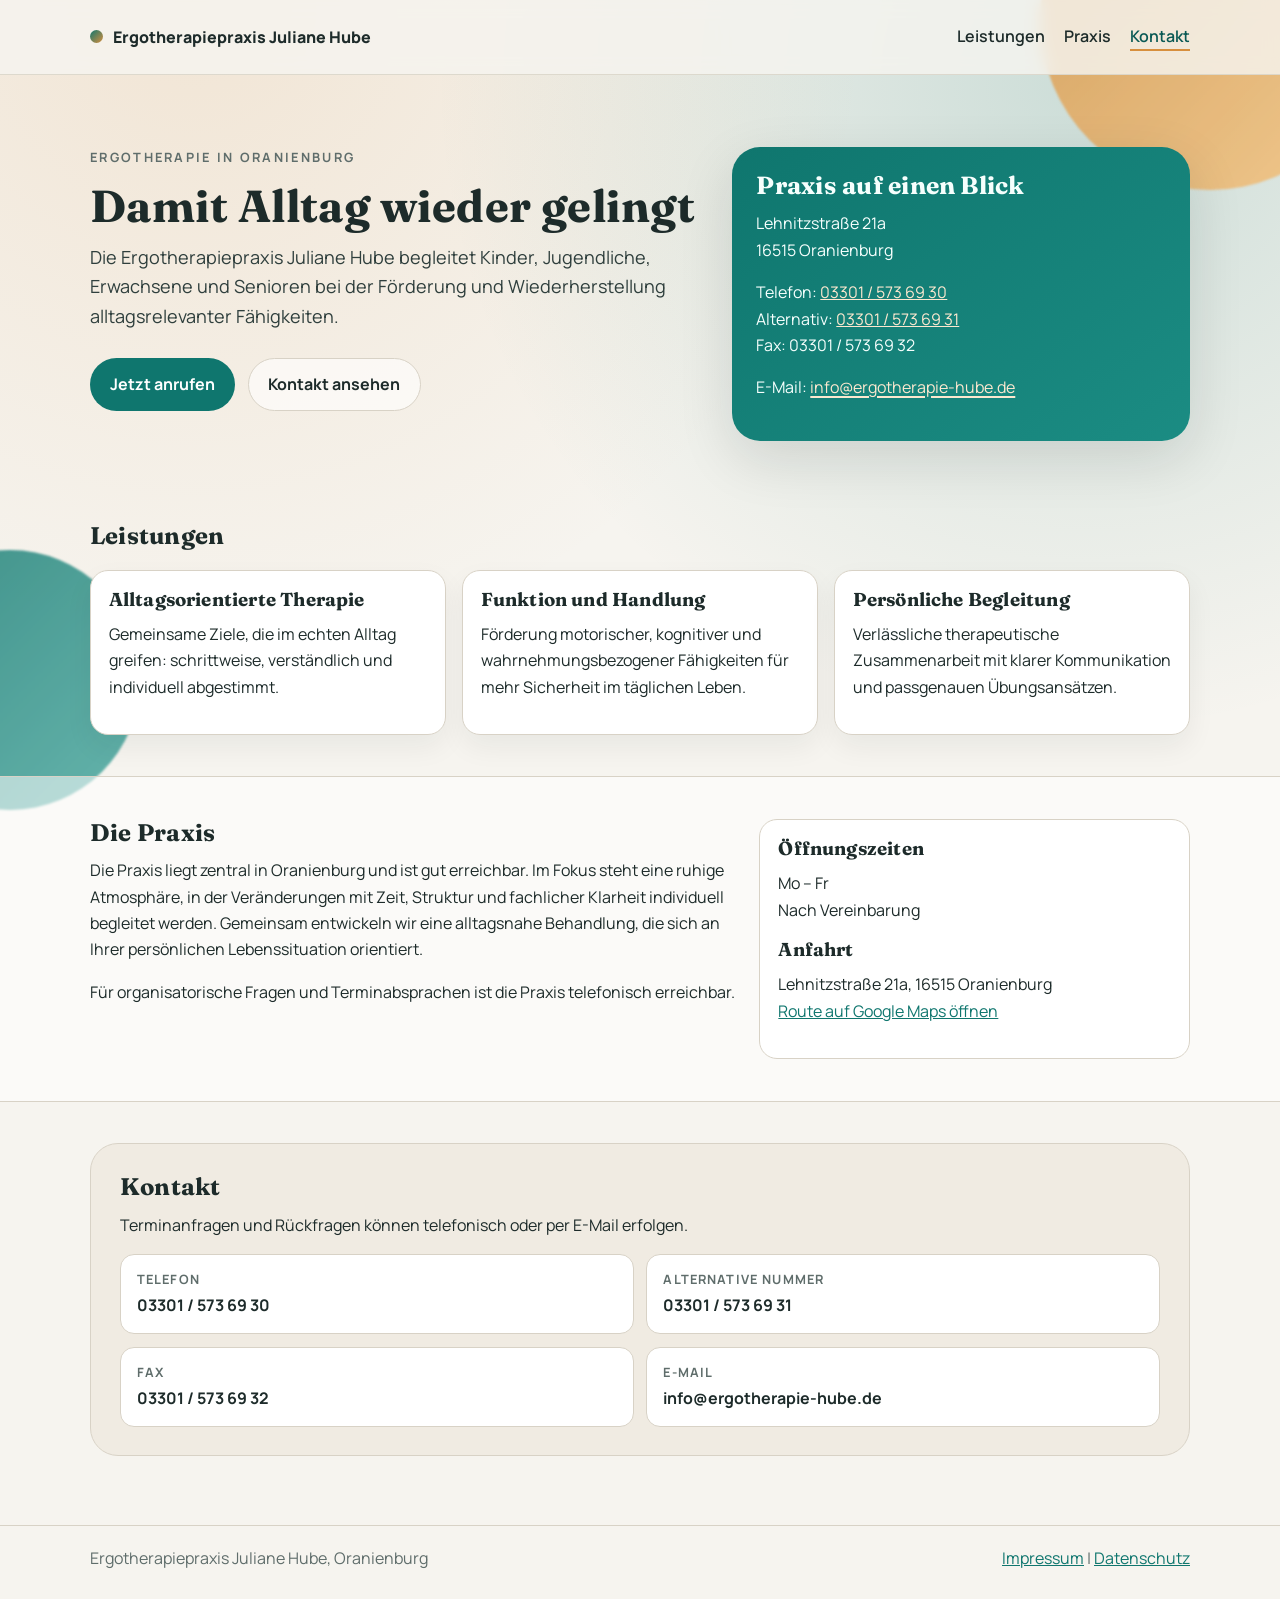
==== commit 6be155b4: "Add files via upload" ====
--- a/index.html
+++ b/index.html
@@ -55,7 +55,7 @@
 
     <section class="section" id="leistungen">
       <div class="container">
-        <h2>Therapieangebote</h2>
+        <h2>Leistungen</h2>
         <div class="cards">
           <article class="card">
             <h3>Alltagsorientierte Therapie</h3>
@@ -82,7 +82,7 @@
         </div>
         <div class="info-block">
           <h3>Öffnungszeiten</h3>
-          <p>Mo - Fr<br>Nach Vereinbarung</p>
+          <p>Mo &ndash; Fr<br>Nach Vereinbarung</p>
           <h3>Anfahrt</h3>
           <p>Lehnitzstraße 21a, 16515 Oranienburg<br><a href="https://maps.google.com/?q=Ergotherapiepraxis+Juliane+Hube+Oranienburg" target="_blank" rel="noopener noreferrer">Route auf Google Maps öffnen</a></p>
         </div>
